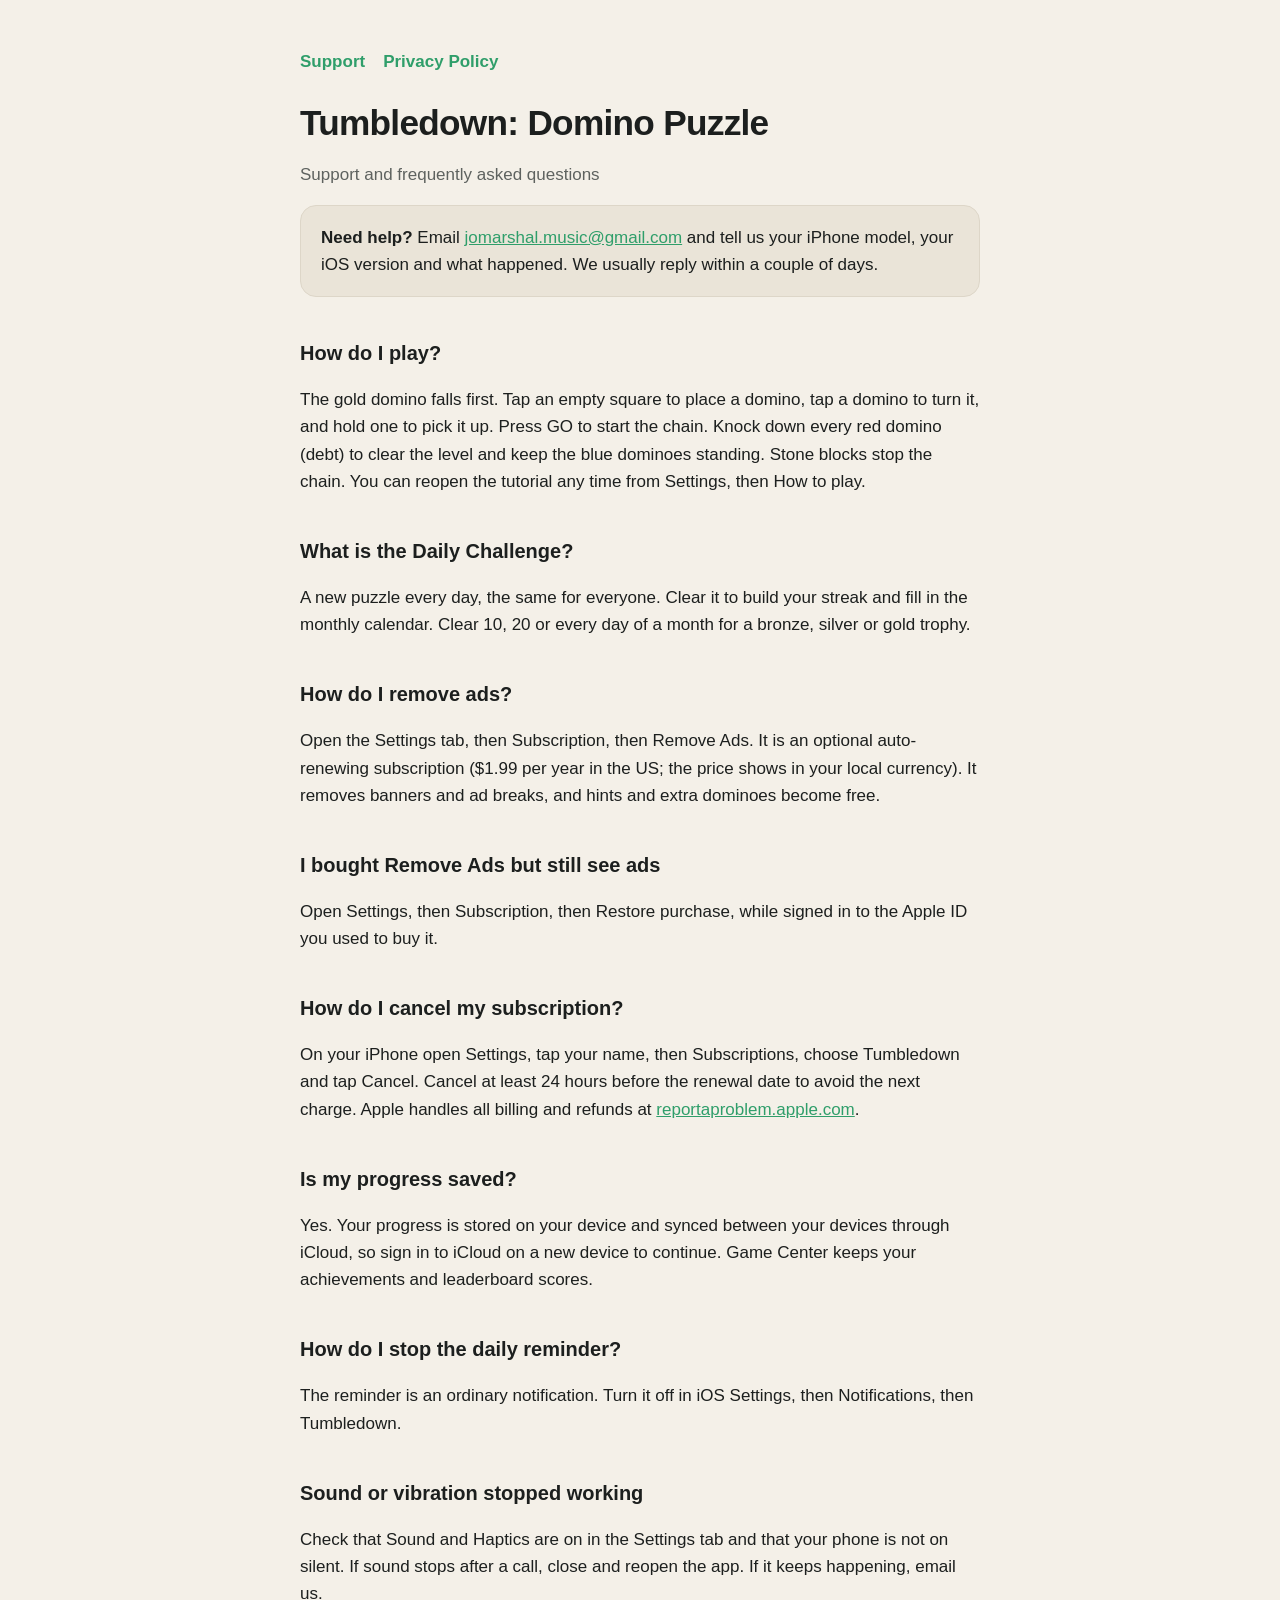
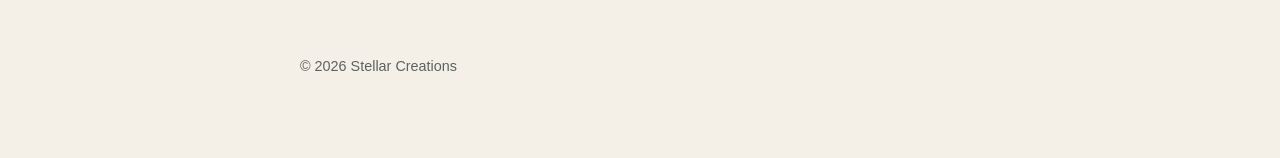
==== index.html @ 967f4ca4 "Tumbledown support and privacy pages" ====
<!doctype html><html lang="en"><head><meta charset="utf-8"><meta name="viewport" content="width=device-width,initial-scale=1"><title>Tumbledown Support</title><link rel="stylesheet" href="style.css"></head><body><main>
<nav><a href="./">Support</a><a href="privacy.html">Privacy Policy</a></nav>
<h1>Tumbledown: Domino Puzzle</h1>
<p class="muted">Support and frequently asked questions</p>
<div class="card"><strong>Need help?</strong> Email <a href="mailto:jomarshal.music@gmail.com">jomarshal.music@gmail.com</a> and tell us your iPhone model, your iOS version and what happened. We usually reply within a couple of days.</div>

<h2>How do I play?</h2>
<p>The gold domino falls first. Tap an empty square to place a domino, tap a domino to turn it, and hold one to pick it up. Press GO to start the chain. Knock down every red domino (debt) to clear the level and keep the blue dominoes standing. Stone blocks stop the chain. You can reopen the tutorial any time from Settings, then How to play.</p>

<h2>What is the Daily Challenge?</h2>
<p>A new puzzle every day, the same for everyone. Clear it to build your streak and fill in the monthly calendar. Clear 10, 20 or every day of a month for a bronze, silver or gold trophy.</p>

<h2>How do I remove ads?</h2>
<p>Open the Settings tab, then Subscription, then Remove Ads. It is an optional auto-renewing subscription ($1.99 per year in the US; the price shows in your local currency). It removes banners and ad breaks, and hints and extra dominoes become free.</p>

<h2>I bought Remove Ads but still see ads</h2>
<p>Open Settings, then Subscription, then Restore purchase, while signed in to the Apple ID you used to buy it.</p>

<h2>How do I cancel my subscription?</h2>
<p>On your iPhone open Settings, tap your name, then Subscriptions, choose Tumbledown and tap Cancel. Cancel at least 24 hours before the renewal date to avoid the next charge. Apple handles all billing and refunds at <a href="https://reportaproblem.apple.com">reportaproblem.apple.com</a>.</p>

<h2>Is my progress saved?</h2>
<p>Yes. Your progress is stored on your device and synced between your devices through iCloud, so sign in to iCloud on a new device to continue. Game Center keeps your achievements and leaderboard scores.</p>

<h2>How do I stop the daily reminder?</h2>
<p>The reminder is an ordinary notification. Turn it off in iOS Settings, then Notifications, then Tumbledown.</p>

<h2>Sound or vibration stopped working</h2>
<p>Check that Sound and Haptics are on in the Settings tab and that your phone is not on silent. If sound stops after a call, close and reopen the app. If it keeps happening, email us.</p>

<footer>&copy; 2026 Stellar Creations</footer>
</main></body></html>
---- style.css ----
:root{--bg:#f4f0e8;--ink:#1c1f1e;--muted:#5e625f;--line:#ddd6c8;--card:#eae4d8;--accent:#2f9e6a}
@media (prefers-color-scheme:dark){:root{--bg:#0f2b27;--ink:#f3eee0;--muted:#b9b5a6;--line:#22504a;--card:#163a34;--accent:#46c987}}
*{box-sizing:border-box}body{margin:0;background:var(--bg);color:var(--ink);font:17px/1.6 -apple-system,BlinkMacSystemFont,"Segoe UI",Roboto,Helvetica,Arial,sans-serif}
main{max-width:720px;margin:0 auto;padding:48px 20px 80px}h1{font-size:2.2rem;line-height:1.15;margin:0 0 .3em;letter-spacing:-.02em}
h2{font-size:1.25rem;margin:2em 0 .4em}p,li{color:var(--ink)}.muted{color:var(--muted)}a{color:var(--accent)}
.card{background:var(--card);border:1px solid var(--line);border-radius:16px;padding:18px 20px;margin:16px 0}
nav{display:flex;gap:18px;margin-bottom:28px;font-weight:600}nav a{text-decoration:none}footer{margin-top:48px;color:var(--muted);font-size:.9rem}
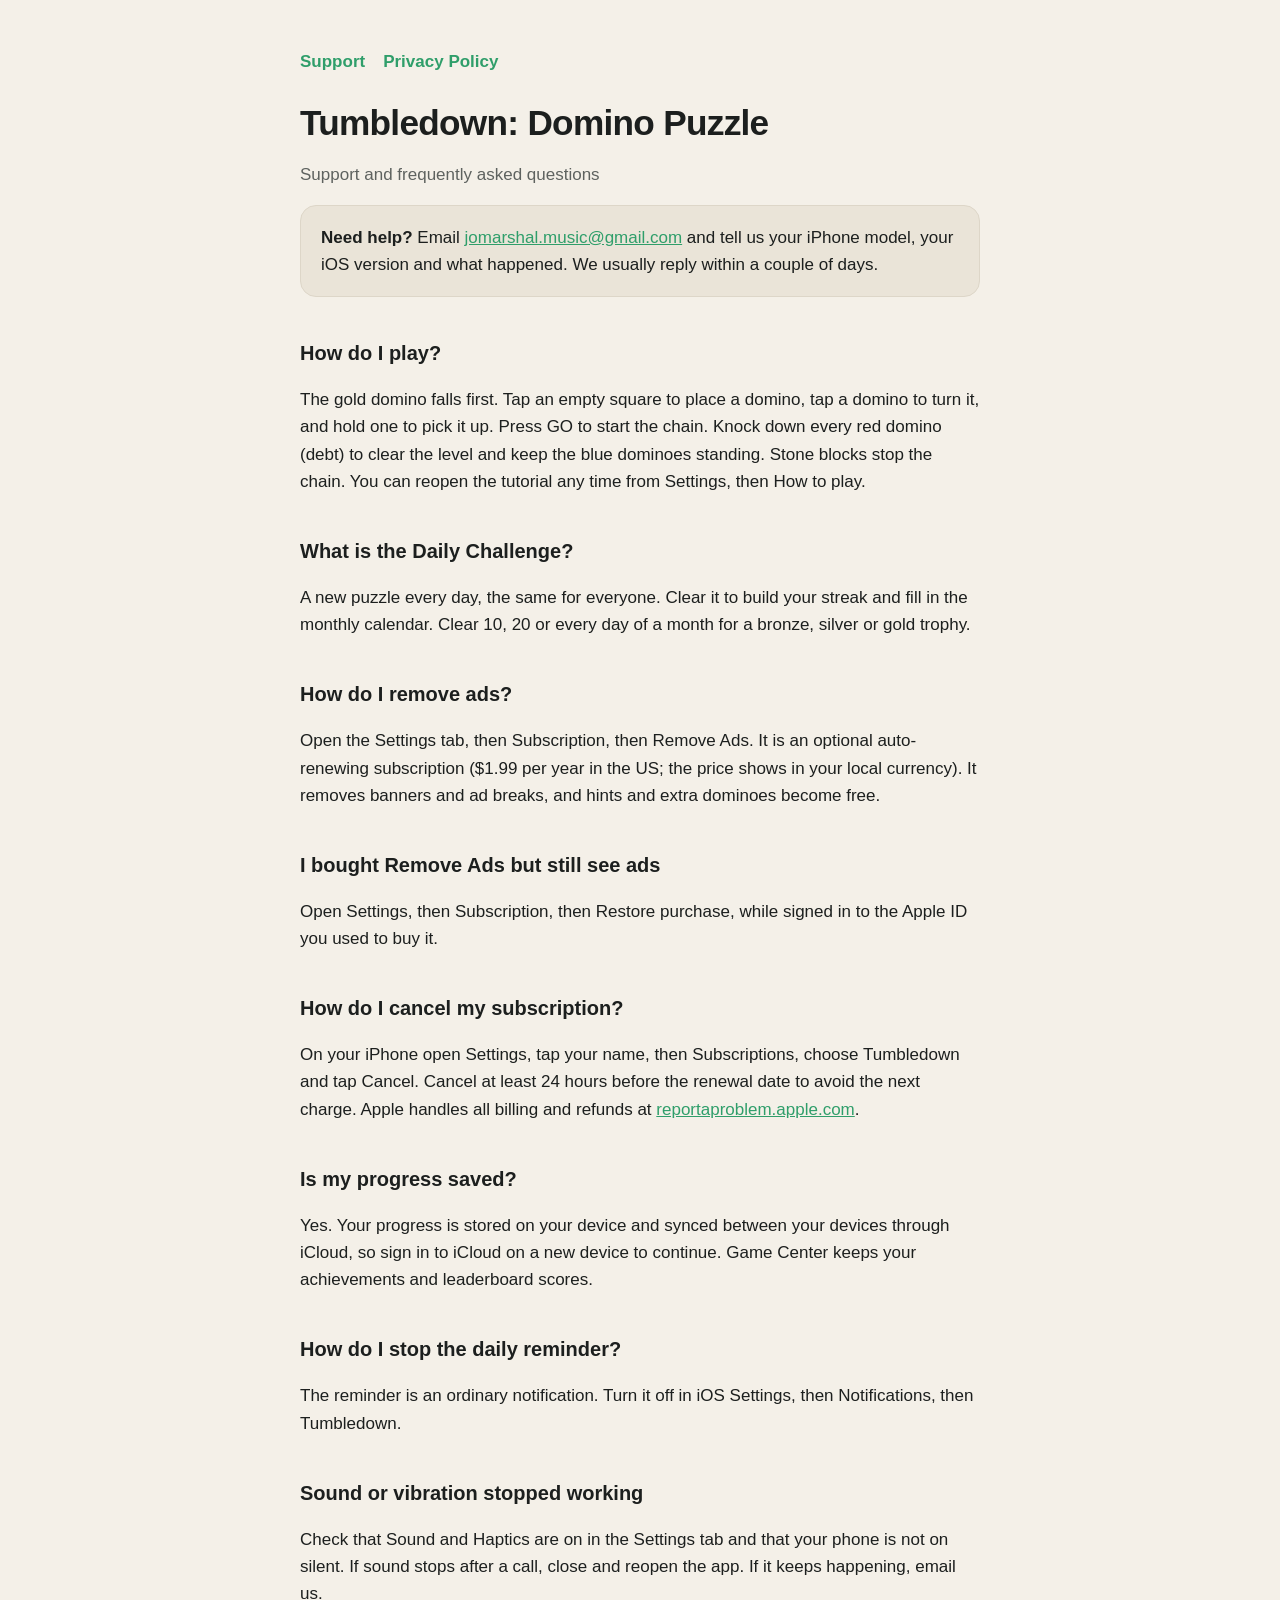
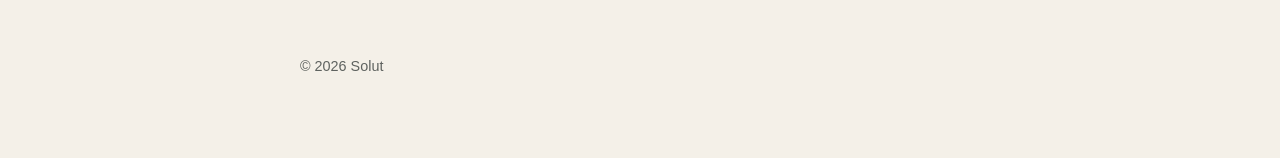
==== commit 3f9de20b: "Publisher name: Solut" ====
--- a/index.html
+++ b/index.html
@@ -28,5 +28,5 @@
 <h2>Sound or vibration stopped working</h2>
 <p>Check that Sound and Haptics are on in the Settings tab and that your phone is not on silent. If sound stops after a call, close and reopen the app. If it keeps happening, email us.</p>
 
-<footer>&copy; 2026 Stellar Creations</footer>
+<footer>&copy; 2026 Solut</footer>
 </main></body></html>
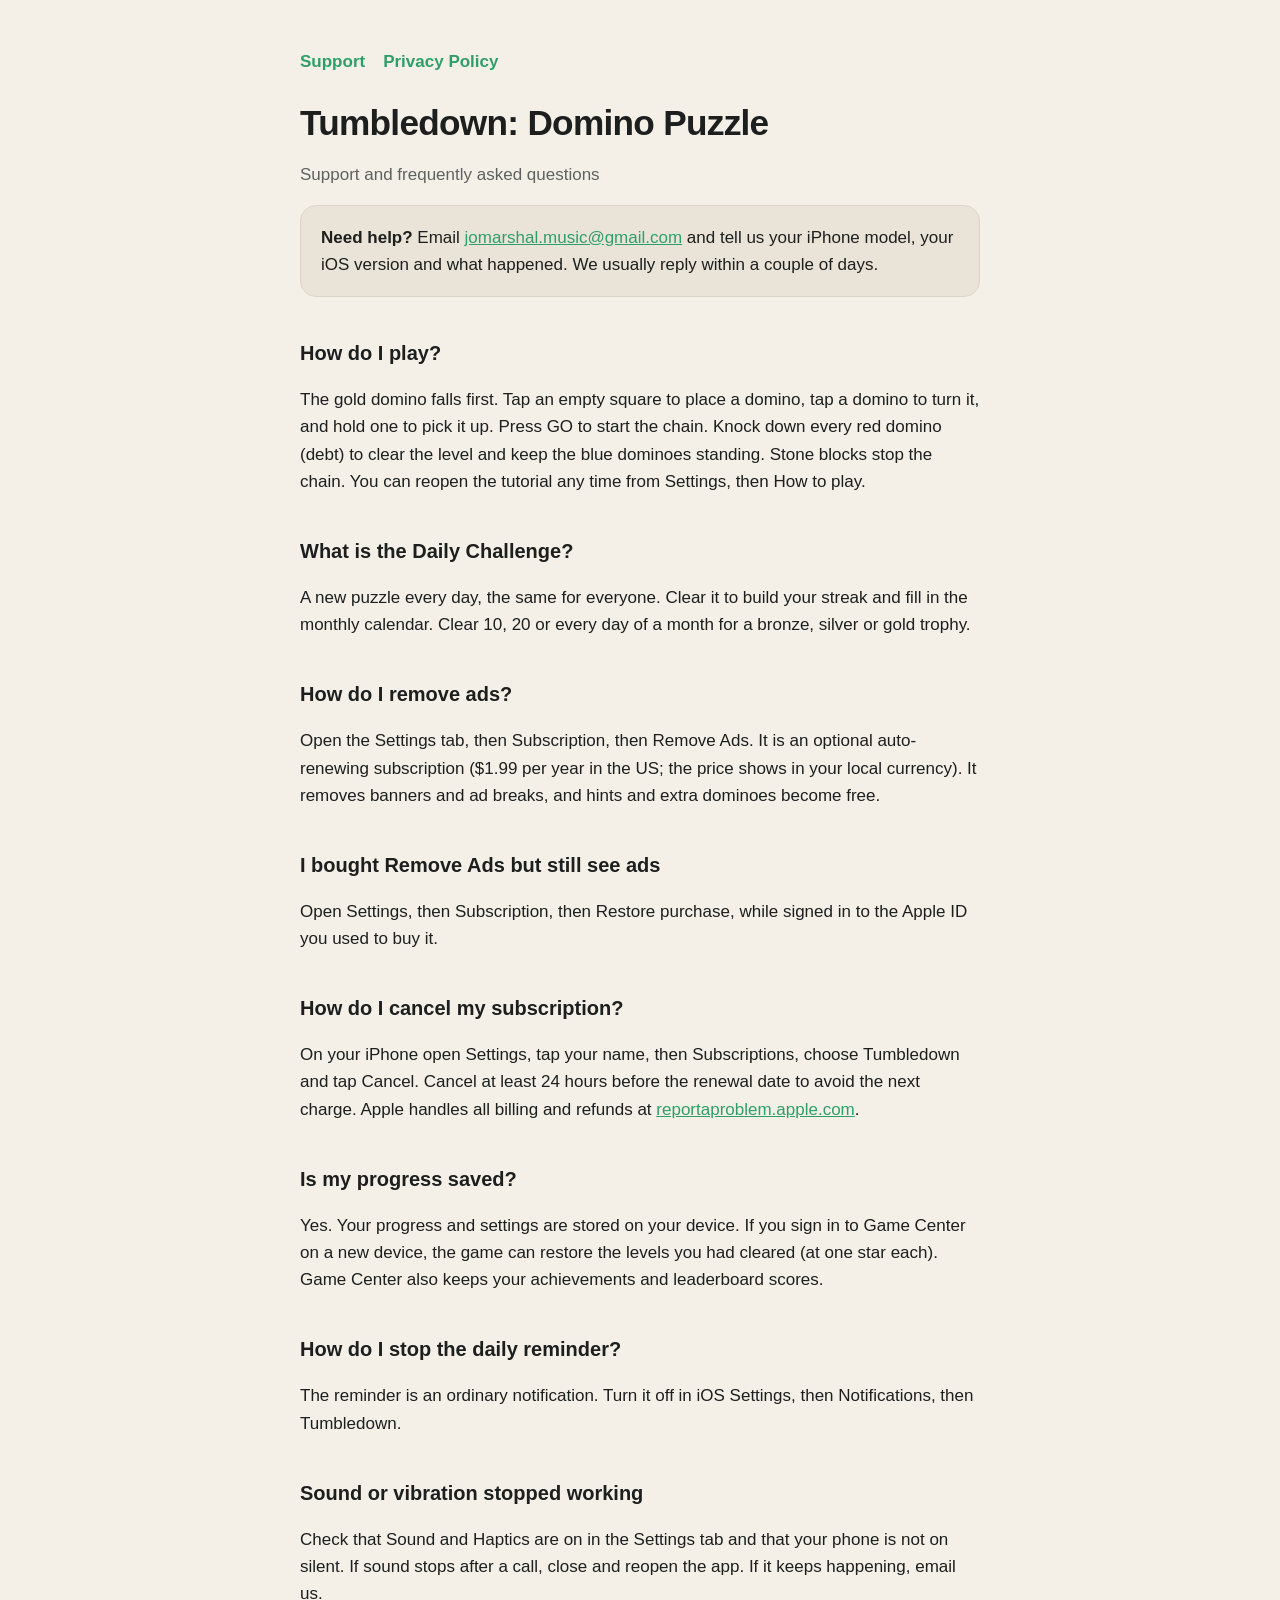
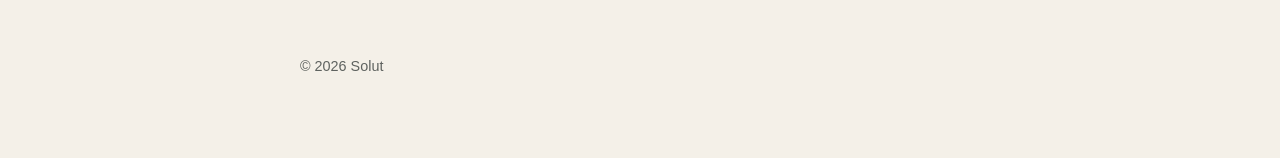
==== commit e26ced6c: "Remove iCloud sync claims: progress is stored on the device (Game Center can restore cleared levels)" ====
--- a/index.html
+++ b/index.html
@@ -20,7 +20,7 @@
 <p>On your iPhone open Settings, tap your name, then Subscriptions, choose Tumbledown and tap Cancel. Cancel at least 24 hours before the renewal date to avoid the next charge. Apple handles all billing and refunds at <a href="https://reportaproblem.apple.com">reportaproblem.apple.com</a>.</p>
 
 <h2>Is my progress saved?</h2>
-<p>Yes. Your progress is stored on your device and synced between your devices through iCloud, so sign in to iCloud on a new device to continue. Game Center keeps your achievements and leaderboard scores.</p>
+<p>Yes. Your progress and settings are stored on your device. If you sign in to Game Center on a new device, the game can restore the levels you had cleared (at one star each). Game Center also keeps your achievements and leaderboard scores.</p>
 
 <h2>How do I stop the daily reminder?</h2>
 <p>The reminder is an ordinary notification. Turn it off in iOS Settings, then Notifications, then Tumbledown.</p>
